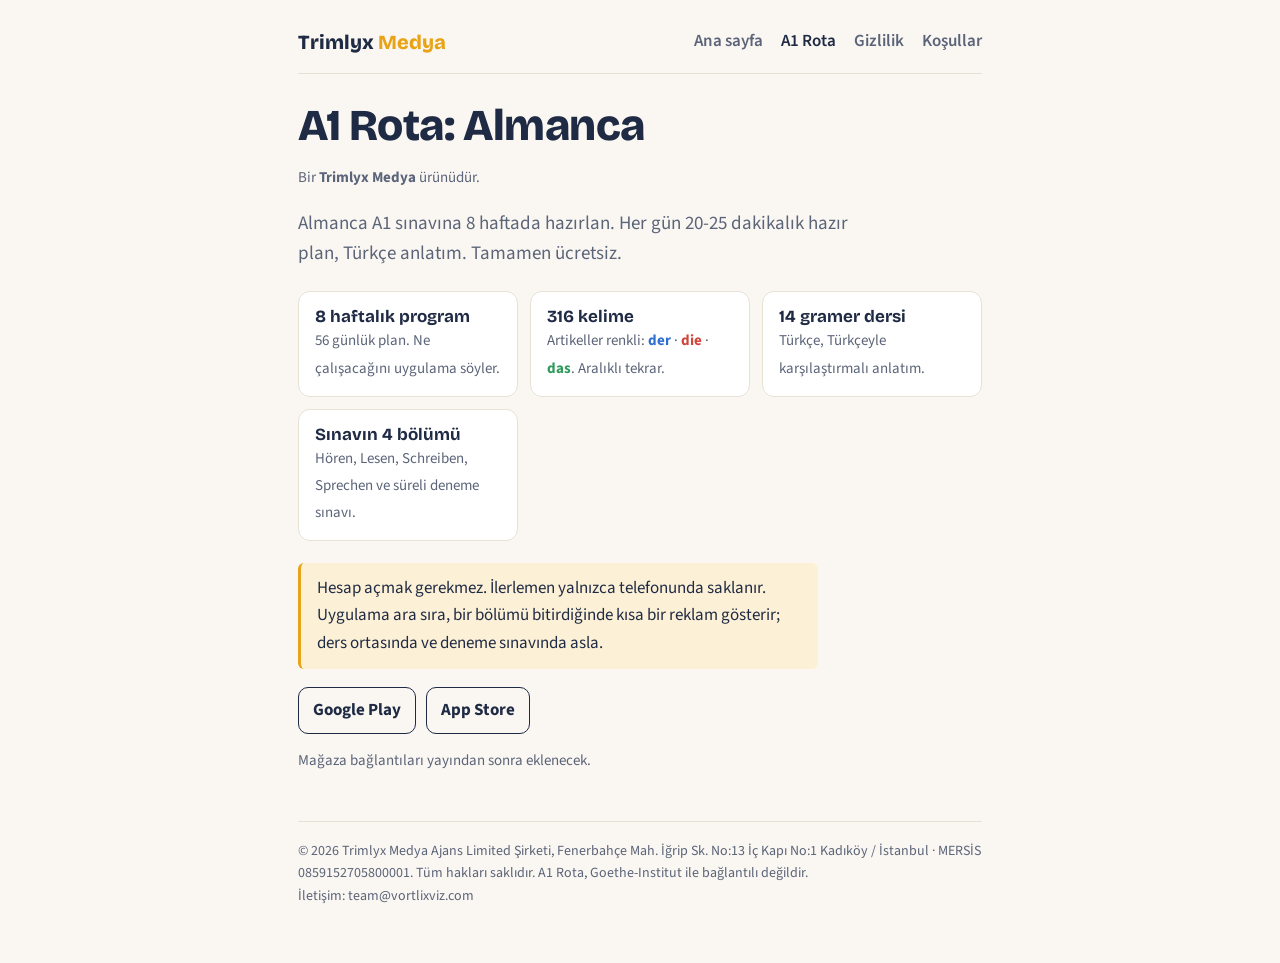
==== a1rota.html @ 3bc97261 "Add initial HTML structure for A1 RAdd A1 Rota product pageota page" ====
<!doctype html>
<html lang="tr">
<head>
<meta charset="utf-8">
<meta name="viewport" content="width=device-width, initial-scale=1, viewport-fit=cover">
<link rel="preconnect" href="https://fonts.googleapis.com"><link rel="preconnect" href="https://fonts.gstatic.com" crossorigin>
<link rel="stylesheet" href="https://fonts.googleapis.com/css2?family=Bricolage+Grotesque:opsz,wght@12..96,700;12..96,800&family=Source+Sans+3:wght@400;600;700&display=swap">
<link rel="stylesheet" href="style.css">
<link rel="icon" href="favicon.png">
<title>A1 Rota: Almanca</title>
<meta name="description" content="Goethe A1 sınavına 8 haftada hazırlan. Tamamen ücretsiz Almanca çalışma programı.">
</head>
<body><div class="wrap">
<nav><a class="brand" href="index.html">Trimlyx <span>Medya</span></a><a href="index.html">Ana sayfa</a><a href="a1rota.html" aria-current=page>A1 Rota</a><a href="gizlilik.html">Gizlilik</a><a href="kosullar.html">Koşullar</a></nav>
<h1>A1 Rota: Almanca</h1>
<p class="meta">Bir <b>Trimlyx Medya</b> ürünüdür.</p>
<p class="lead">Almanca A1 sınavına 8 haftada hazırlan. Her gün 20-25 dakikalık hazır plan, Türkçe anlatım. Tamamen ücretsiz.</p>
<div class="grid">
  <div><b>8 haftalık program</b><span>56 günlük plan. Ne çalışacağını uygulama söyler.</span></div>
  <div><b>316 kelime</b><span>Artikeller renkli: <span class="art der">der</span> · <span class="art die">die</span> · <span class="art das">das</span>. Aralıklı tekrar.</span></div>
  <div><b>14 gramer dersi</b><span>Türkçe, Türkçeyle karşılaştırmalı anlatım.</span></div>
  <div><b>Sınavın 4 bölümü</b><span>Hören, Lesen, Schreiben, Sprechen ve süreli deneme sınavı.</span></div>
</div>
<p class="note">Hesap açmak gerekmez. İlerlemen yalnızca telefonunda saklanır. Uygulama ara sıra, bir bölümü bitirdiğinde kısa bir reklam gösterir; ders ortasında ve deneme sınavında asla.</p>
<div class="stores"><span>Google Play</span><span>App Store</span></div>
<p class="meta">Mağaza bağlantıları yayından sonra eklenecek.</p>
<footer>© 2026 Trimlyx Medya Ajans Limited Şirketi, Fenerbahçe Mah. İğrip Sk. No:13 İç Kapı No:1 Kadıköy / İstanbul · MERSİS 0859152705800001. Tüm hakları saklıdır. A1 Rota, Goethe-Institut ile bağlantılı değildir.<br>İletişim: <span>team@vortlixviz.com</span></footer>
</div>
</body>
</html>
---- style.css ----
/* © A1 Rota. Tüm hakları saklıdır. */
/* Düzen: tek sütun, okunur genişlik; uygulamanın lacivert + altın kimliği */
:root {
  --bg: #FAF7F2; --surface: #FFFFFF; --ink: #1F2A44; --sub: #5B6478; --line: #E8E2D6;
  --gold: #E8A317; --gold-soft: #FCF1D6;
  --display: "Bricolage Grotesque", "Segoe UI", system-ui, sans-serif;
  --body: "Source Sans 3", "Segoe UI", system-ui, sans-serif;
}
@media (prefers-color-scheme: dark) {
  :root:not([data-theme="light"]) { --bg: #141A2A; --surface: #1C2438; --ink: #EEF0F6; --sub: #A7AEC0; --line: #2C3550; --gold: #F0B43A; --gold-soft: #2E2A1F; color-scheme: dark; }
}
:root[data-theme="dark"] { --bg: #141A2A; --surface: #1C2438; --ink: #EEF0F6; --sub: #A7AEC0; --line: #2C3550; --gold: #F0B43A; --gold-soft: #2E2A1F; color-scheme: dark; }
* { box-sizing: border-box; }
body { margin: 0; background: var(--bg); color: var(--ink); font: 17px/1.6 var(--body); }
.wrap { max-width: 720px; margin: 0 auto; padding-block: 28px 56px; padding-left: max(18px, env(safe-area-inset-left, 0px)); padding-right: max(18px, env(safe-area-inset-right, 0px)); }
nav { display: flex; flex-wrap: wrap; gap: 6px 18px; align-items: center; padding-bottom: 18px; border-bottom: 1px solid var(--line); margin-bottom: 28px; }
nav .brand { font: 800 20px/1 var(--display); color: var(--ink); text-decoration: none; margin-right: auto; }
nav .brand span { color: var(--gold); }
nav a { color: var(--sub); text-decoration: none; font-weight: 600; }
nav a[aria-current] { color: var(--ink); }
nav a:hover, nav a:focus-visible { color: var(--ink); text-decoration: underline; }
h1 { font: 800 clamp(30px, 6vw, 44px)/1.1 var(--display); margin: 0 0 10px; text-wrap: balance; letter-spacing: -0.01em; }
h2 { font: 700 22px/1.25 var(--display); margin: 34px 0 8px; text-wrap: balance; }
p, li { max-width: 65ch; }
.lead { font-size: 19px; color: var(--sub); }
.meta { color: var(--sub); font-size: 15px; }
.note { background: var(--gold-soft); border-left: 3px solid var(--gold); padding: 12px 16px; border-radius: 6px; }
.grid { display: grid; grid-template-columns: repeat(auto-fit, minmax(200px, 1fr)); gap: 12px; margin: 22px 0; }
.grid div { background: var(--surface); border: 1px solid var(--line); border-radius: 12px; padding: 14px 16px; min-width: 0; }
.grid b { display: block; font: 700 17px var(--display); }
.grid span { color: var(--sub); font-size: 15px; }
.grid .art { font-weight: 700; font-size: inherit; } .grid .der { color: #2F6FD0; } .grid .die { color: #D0463B; } .grid .das { color: #2E9A5B; }
.stores { display: flex; flex-wrap: wrap; gap: 10px; margin-top: 18px; }
.stores span { border: 1.5px solid var(--ink); border-radius: 10px; padding: 9px 14px; font-weight: 700; }
footer { margin-top: 48px; padding-top: 18px; border-top: 1px solid var(--line); color: var(--sub); font-size: 14px; }
a { color: inherit; }
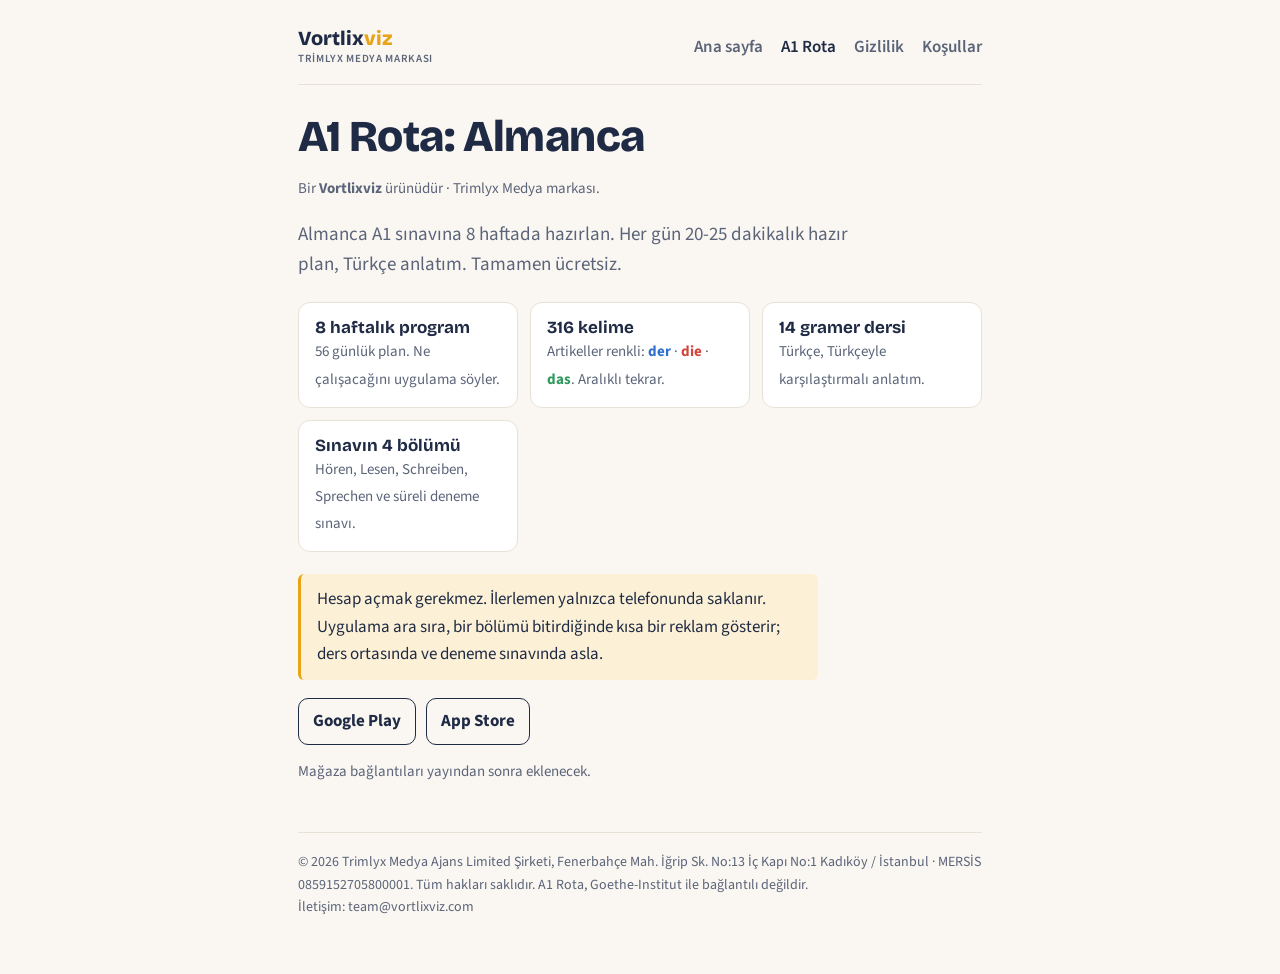
==== commit e2ad494b: "Update branding from Trimlyx to Vortlixviz" ====
--- a/a1rota.html
+++ b/a1rota.html
@@ -11,9 +11,9 @@
 <meta name="description" content="Goethe A1 sınavına 8 haftada hazırlan. Tamamen ücretsiz Almanca çalışma programı.">
 </head>
 <body><div class="wrap">
-<nav><a class="brand" href="index.html">Trimlyx <span>Medya</span></a><a href="index.html">Ana sayfa</a><a href="a1rota.html" aria-current=page>A1 Rota</a><a href="gizlilik.html">Gizlilik</a><a href="kosullar.html">Koşullar</a></nav>
+<nav><a class="brand" href="index.html">Vortlix<span>viz</span><small>Trimlyx Medya markası</small></a><a href="index.html">Ana sayfa</a><a href="a1rota.html" aria-current=page>A1 Rota</a><a href="gizlilik.html">Gizlilik</a><a href="kosullar.html">Koşullar</a></nav>
 <h1>A1 Rota: Almanca</h1>
-<p class="meta">Bir <b>Trimlyx Medya</b> ürünüdür.</p>
+<p class="meta">Bir <b>Vortlixviz</b> ürünüdür · Trimlyx Medya markası.</p>
 <p class="lead">Almanca A1 sınavına 8 haftada hazırlan. Her gün 20-25 dakikalık hazır plan, Türkçe anlatım. Tamamen ücretsiz.</p>
 <div class="grid">
   <div><b>8 haftalık program</b><span>56 günlük plan. Ne çalışacağını uygulama söyler.</span></div>
@@ -28,3 +28,4 @@
 </div>
 </body>
 </html>
+
--- a/style.css
+++ b/style.css
@@ -34,3 +34,40 @@
 .stores span { border: 1.5px solid var(--ink); border-radius: 10px; padding: 9px 14px; font-weight: 700; }
 footer { margin-top: 48px; padding-top: 18px; border-top: 1px solid var(--line); color: var(--sub); font-size: 14px; }
 a { color: inherit; }
+
+/* ---- Şirket ana sayfası ---- */
+.site-hero { background: #1F2A44; color: #F4F1EA; }
+.site-hero .in, .sec .in { max-width: 1040px; margin: 0 auto; padding-inline: max(20px, env(safe-area-inset-left, 0px)); }
+.site-hero nav { border-color: #33405F; margin-bottom: 0; padding-block: 20px; }
+.site-hero nav a { color: #B9C0D2; } .site-hero nav a:hover { color: #fff; } .site-hero nav .brand { color: #fff; }
+.hero-body { padding: 64px 0 80px; max-width: 760px; }
+.eyebrow { font: 700 13px/1 var(--body); letter-spacing: .14em; text-transform: uppercase; color: var(--gold); margin: 0 0 18px; }
+.hero-body h1 { color: #fff; font-size: clamp(34px, 7vw, 60px); }
+.hero-body p { color: #C9CFDF; font-size: 19px; }
+.btn { display: inline-block; background: var(--gold); color: #1F2A44; font-weight: 700; padding: 12px 22px; border-radius: 10px; text-decoration: none; margin: 8px 10px 0 0; }
+.btn.ghost { background: transparent; color: #fff; border: 1.5px solid #5A6788; }
+.sec { padding: 64px 0; } .sec.alt { background: var(--surface); border-block: 1px solid var(--line); }
+.sec h2 { font-size: clamp(26px, 4vw, 34px); margin-top: 0; }
+.cards { display: grid; grid-template-columns: repeat(auto-fit, minmax(230px, 1fr)); gap: 16px; margin-top: 24px; }
+.card { background: var(--surface); border: 1px solid var(--line); border-radius: 14px; padding: 20px; }
+.sec.alt .card { background: var(--bg); }
+.card b { display: block; font: 700 18px var(--display); margin-bottom: 6px; }
+.card span { color: var(--sub); font-size: 16px; }
+.product { display: grid; grid-template-columns: 1.1fr 1fr; gap: 40px; align-items: center; }
+.product .tag { display: inline-block; background: var(--gold-soft); border: 1px solid var(--gold); border-radius: 99px; padding: 3px 12px; font-weight: 700; font-size: 14px; }
+.shots { display: flex; justify-content: center; }
+.phone { width: 250px; background: var(--bg); border: 8px solid #1F2A44; border-radius: 34px; padding: 22px 16px 26px; box-shadow: 0 16px 36px rgba(31,42,68,.22); }
+.phone small { color: var(--sub); font-size: 13px; } .phone strong { display: block; font: 800 24px var(--display); }
+.phone i { display: block; height: 5px; border-radius: 4px; background: linear-gradient(90deg,var(--gold) 20%,var(--line) 20%); margin: 10px 0 16px; }
+.phone .row { background: var(--surface); border: 1px solid var(--line); border-radius: 10px; padding: 11px 12px; margin-bottom: 8px; font-weight: 600; font-size: 15px; } .phone em { font-style: normal; }
+.phone u { text-decoration: none; font-weight: 800; } .phone .der { color: #2F6FD0; } .phone .die { color: #D0463B; } .phone .das { color: #2E9A5B; }
+.facts { display: grid; grid-template-columns: repeat(auto-fit, minmax(120px, 1fr)); gap: 10px; margin: 18px 0; padding: 0; list-style: none; }
+.facts li { background: var(--surface); border: 1px solid var(--line); border-radius: 10px; padding: 10px 14px; }
+.facts b { display: block; font: 800 22px var(--display); color: var(--ink); }
+.facts span { color: var(--sub); font-size: 14px; }
+.site-foot { background: #141A2A; color: #AEB5C8; padding: 36px 0; font-size: 14px; }
+.site-foot .in { max-width: 1040px; margin: 0 auto; padding-inline: 20px; } .site-foot a { color: #fff; }
+@media (max-width: 760px) { .product { grid-template-columns: 1fr; } .hero-body { padding: 44px 0 56px; } .sec { padding: 44px 0; } }
+
+nav .brand small { display:block; font:600 11px/1.3 var(--body); letter-spacing:.06em; text-transform:uppercase; color:var(--sub); margin-top:4px; }
+.site-hero nav .brand small { color:#B9C0D2; }
